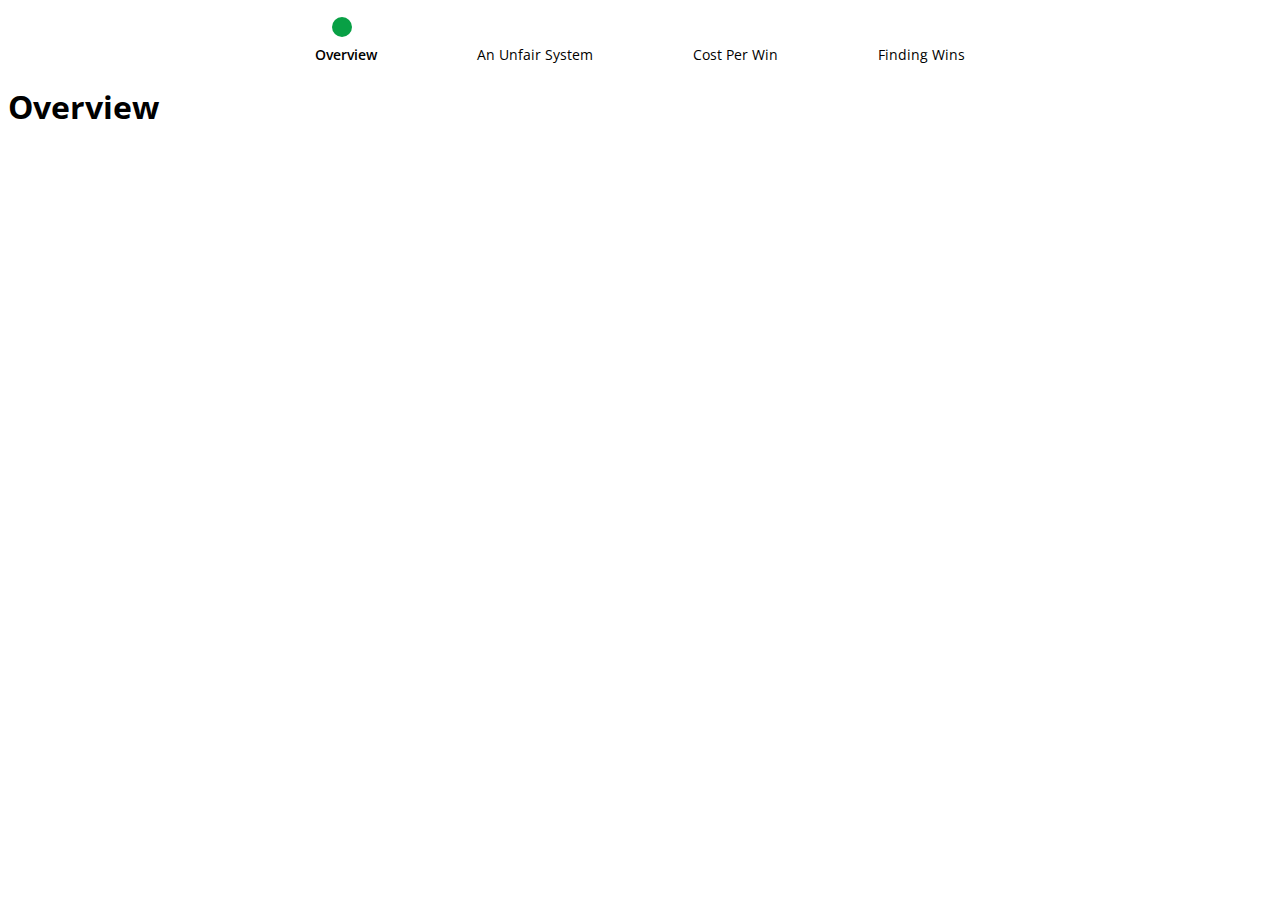
==== index.html @ 9de2465c "Worked on navbar progress bar. Not perfect but almost there" ====
<!DOCTYPE html>
<html>

<head>
  <title>Moneyball</title>
  <link rel="stylesheet" type="text/css" href="styles.css">
  <script src='https://d3js.org/d3.v5.js'></script>
  <script src='./data.js'></script>
  <script src='./generate_charts.js'></script>
</head>

<body>
  <div class='nav'>
    <div class='nav__progress-bar__wrapper'>
      <div class='nav__progress-bar nav__progress-bar--1'></div>
      <div class='nav__progress-bar__bubble nav__progress-bar__bubble--1'></div>
    </div>
  
    <div class='nav__links'>
      <a href='./index.html' class='nav__links__link nav__links__link--active'>Overview</a>
      <a href='./wins_vs_salary.html' class='nav__links__link'>An Unfair System</a>
      <a href='./cost_per_win.html' class='nav__links__link'>Cost Per Win</a>
      <a href='./finding_wins.html' class='nav__links__link'>Finding Wins</a>
    </div>
  </div>

  <h1>Overview</h1>
</body>

</html>
---- styles.css ----
@import url('https://fonts.googleapis.com/css2?family=Open+Sans:wght@300;400;600;700&display=swap');

body {
  font-family: 'Open Sans', sans-serif;
}

.page-wrapper {
  width: 1400px;
  margin: auto;
}

.nav {
  text-align: center;
}

.nav__progress-bar__wrapper {
  width: 600px;
  margin: 24px auto 16px auto;
  position: relative;
}

.nav__progress-bar {
  height: 5px;
  background-color: #08A045;
}

.nav__progress-bar--1 {
  width: 0;
}

.nav__progress-bar--2 {
  width: 33.3333%;
}

.nav__progress-bar--3 {
  width: 66.6667%;
}

.nav__progress-bar--4 {
  width: 100%;
}

.nav__progress-bar__bubble {
  height: 20px;
  width: 20px;
  background-color: #08A045;
  border-radius: 50%;
  position: absolute;
  bottom: -8px;
}

.nav__progress-bar__bubble--1 {
  left: -8px;
}

.nav__progress-bar__bubble--2 {
  left: 32%
}

.nav__progress-bar__bubble--3 {
  left: 65%;
}

.nav__progress-bar__bubble--4 {
  left: 99%;
}

.nav__links {
  width: 650px;
  font-size: 14px;
  margin: auto;
  display: flex;
  justify-content: space-between;
}

.nav__links__link {
  text-decoration: none;
  color: #000;
}

.nav__links__link:hover {
  text-decoration: underline;
}

.nav__links__link--active {
  font-weight: 600;
}

.chart-panel {}

.chart-panel__title {
  text-align: center;
  font-weight: 600;
  font-size: 24px;
  padding: 12px 0;
}

.chart_element {
  fill: #2B50AA;
}

.chart_element--interactive:hover {
  fill: #1c3472;
}

.understated_element {
  fill: #DDD;
}

.athletics {
  fill: #08A045;
}

.athletics--interactive:hover {
  fill: #035e27;
}

.annotation_title {
  font-weight: 600;
  text-anchor: middle;
}

.annotation_text {
  font-weight: 200;
  text-anchor: middle;
  font-size: 14px;
}

.hidden {
  display: none;
}

.flex {
  display: flex;
}

.slide-panel {
  display: flex;
  flex-direction: column;
  justify-content: space-between;
  margin-left: 12px;
  margin-bottom: 50px;
}

.slide-navigation {
  display: flex;
}

.slide-navigation__button {
  width: 50%;
  cursor: pointer;
  font-size: 20px;
  background-color: #DDD;
  text-align: center;
  text-decoration: none;
  color: #000;
  margin: 6px;
}

.slide-navigation__button:hover {
  background-color: #999;
}

.slide-navigation__button--inactive {
  cursor: default;
  color: #CCC;
  background-color: #EEE;
}

.slide-navigation__button--inactive:hover {
  background-color: #EEE;
}

.bar-tooltip {
  position: absolute;
  text-align: center;
  padding: 6px;
  background: #CCC;
  border-radius: 3px;
  pointer-events: none;
}

.hero {}

.hero__title {}

.hero__body {}

.hero__button {}
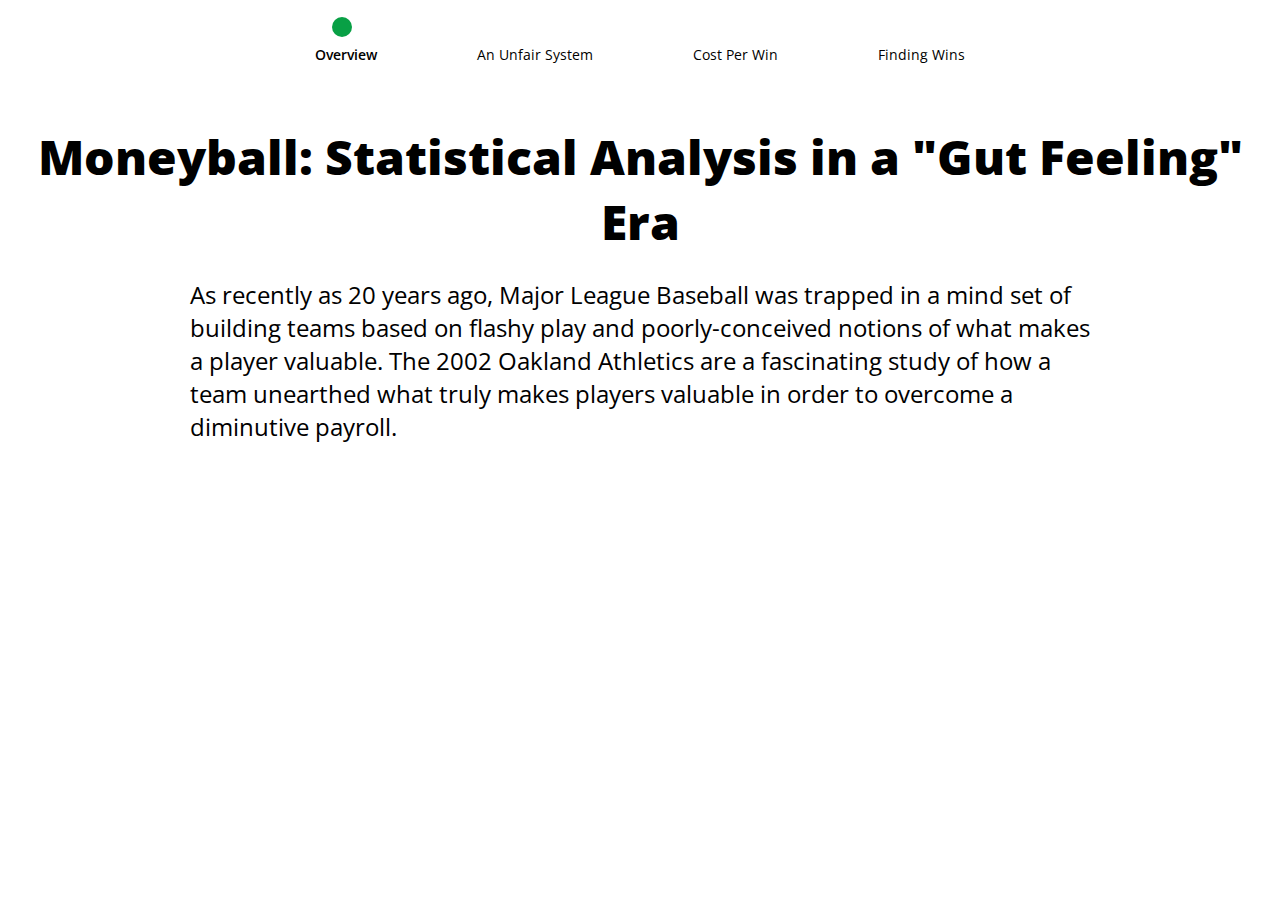
==== commit a0cd690e: "Wrote overview" ====
--- a/index.html
+++ b/index.html
@@ -15,7 +15,7 @@
       <div class='nav__progress-bar nav__progress-bar--1'></div>
       <div class='nav__progress-bar__bubble nav__progress-bar__bubble--1'></div>
     </div>
-  
+
     <div class='nav__links'>
       <a href='./index.html' class='nav__links__link nav__links__link--active'>Overview</a>
       <a href='./wins_vs_salary.html' class='nav__links__link'>An Unfair System</a>
@@ -24,7 +24,14 @@
     </div>
   </div>
 
-  <h1>Overview</h1>
+  <div class='hero'>
+    <div class='hero__title'>
+      Moneyball: Statistical Analysis in a "Gut Feeling" Era
+    </div>
+    <div class='hero__body'>
+      As recently as 20 years ago, Major League Baseball was trapped in a mind set of building teams based on flashy play and poorly-conceived notions of what makes a player valuable. The 2002 Oakland Athletics are a fascinating study of how a team unearthed what truly makes players valuable in order to overcome a diminutive payroll.
+    </div>
+  </div>
 </body>
 
 </html>
--- a/styles.css
+++ b/styles.css
@@ -182,8 +182,17 @@
 
 .hero {}
 
-.hero__title {}
+.hero__title {
+  margin: 60px 0 24px 0;
+  text-align: center;
+  font-size: 48px;
+  font-weight: 800;
+}
 
-.hero__body {}
+.hero__body {
+  width: 900px;
+  margin: auto;
+  font-size: 24px;
+}
 
 .hero__button {}
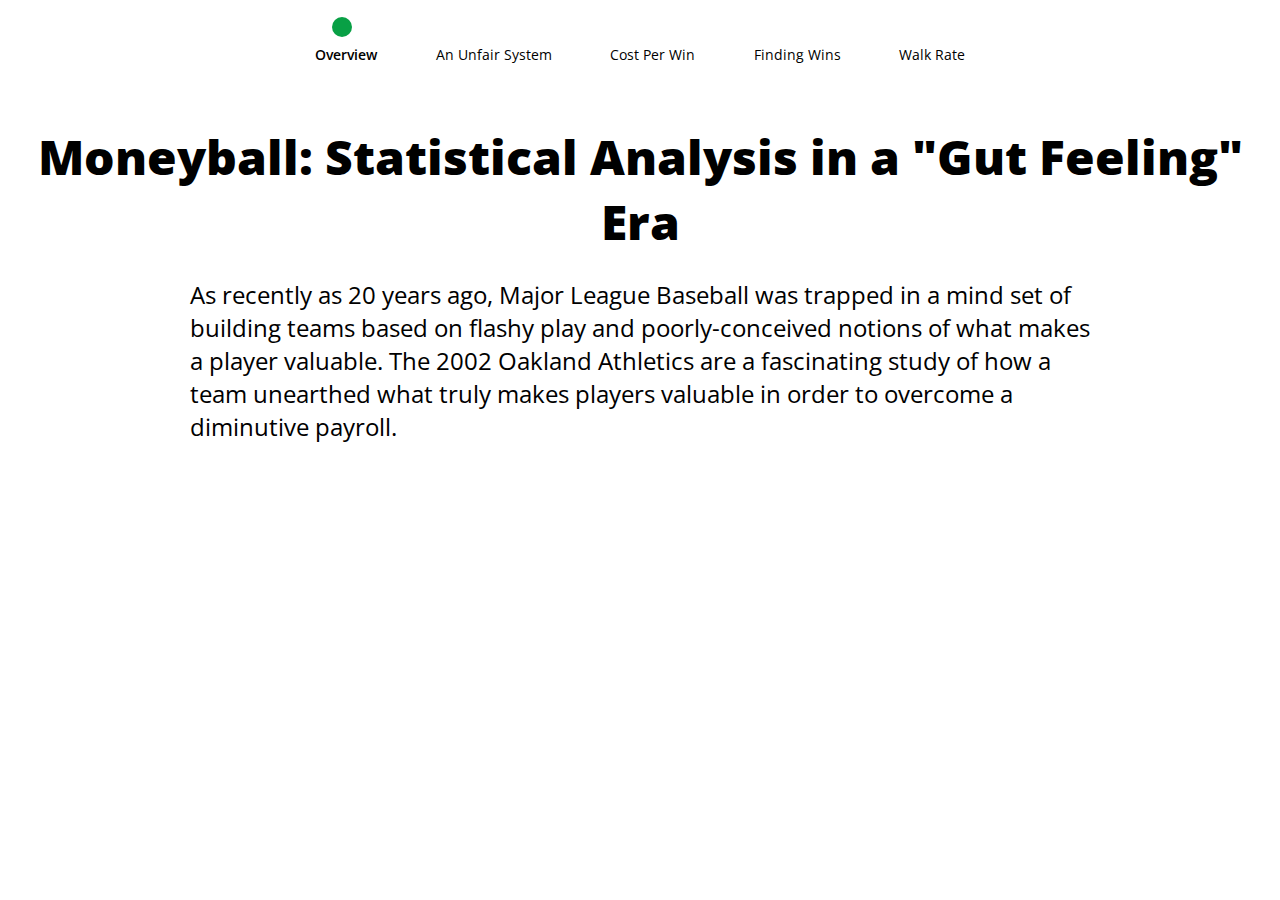
==== commit 4be51e12: "Added walk rate file" ====
--- a/index.html
+++ b/index.html
@@ -21,6 +21,7 @@
       <a href='./wins_vs_salary.html' class='nav__links__link'>An Unfair System</a>
       <a href='./cost_per_win.html' class='nav__links__link'>Cost Per Win</a>
       <a href='./finding_wins.html' class='nav__links__link'>Finding Wins</a>
+      <a href='./walk_rate.html' class='nav__links__link'>Walk Rate</a>
     </div>
   </div>
 
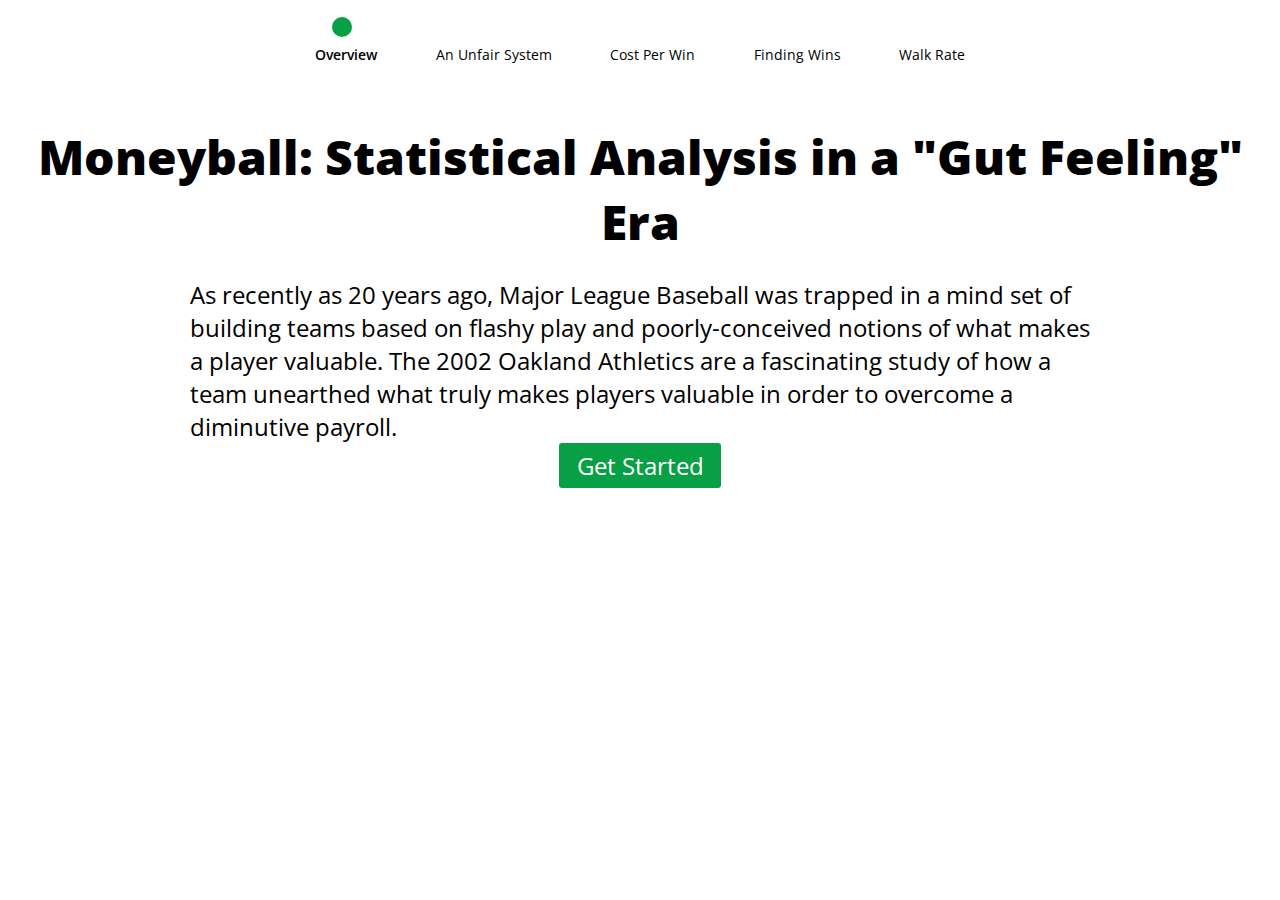
==== commit 7a99b5a7: "Adjusted styles to be more consistent" ====
--- a/index.html
+++ b/index.html
@@ -32,6 +32,7 @@
     <div class='hero__body'>
       As recently as 20 years ago, Major League Baseball was trapped in a mind set of building teams based on flashy play and poorly-conceived notions of what makes a player valuable. The 2002 Oakland Athletics are a fascinating study of how a team unearthed what truly makes players valuable in order to overcome a diminutive payroll.
     </div>
+    <a href='./wins_vs_salary.html' class='hero__button'>Get Started</a>
   </div>
 </body>
 
--- a/styles.css
+++ b/styles.css
@@ -140,6 +140,11 @@
   justify-content: space-between;
   margin-left: 12px;
   margin-bottom: 50px;
+  height: 500px;
+}
+
+.slide_copy {
+  font-size: 18px;
 }
 
 .slide-navigation {
@@ -180,8 +185,6 @@
   pointer-events: none;
 }
 
-.hero {}
-
 .hero__title {
   margin: 60px 0 24px 0;
   text-align: center;
@@ -195,4 +198,19 @@
   font-size: 24px;
 }
 
-.hero__button {}
+.hero__button {
+  display: block;
+  width: 150px;
+  padding: 6px;
+  border-radius: 3px;
+  color: #FFF;
+  text-align: center;
+  font-size: 24px;
+  background-color: #08A045;
+  margin: auto;
+  text-decoration: none;;
+}
+
+.hero__button:hover {
+  background-color: #035e27;
+}
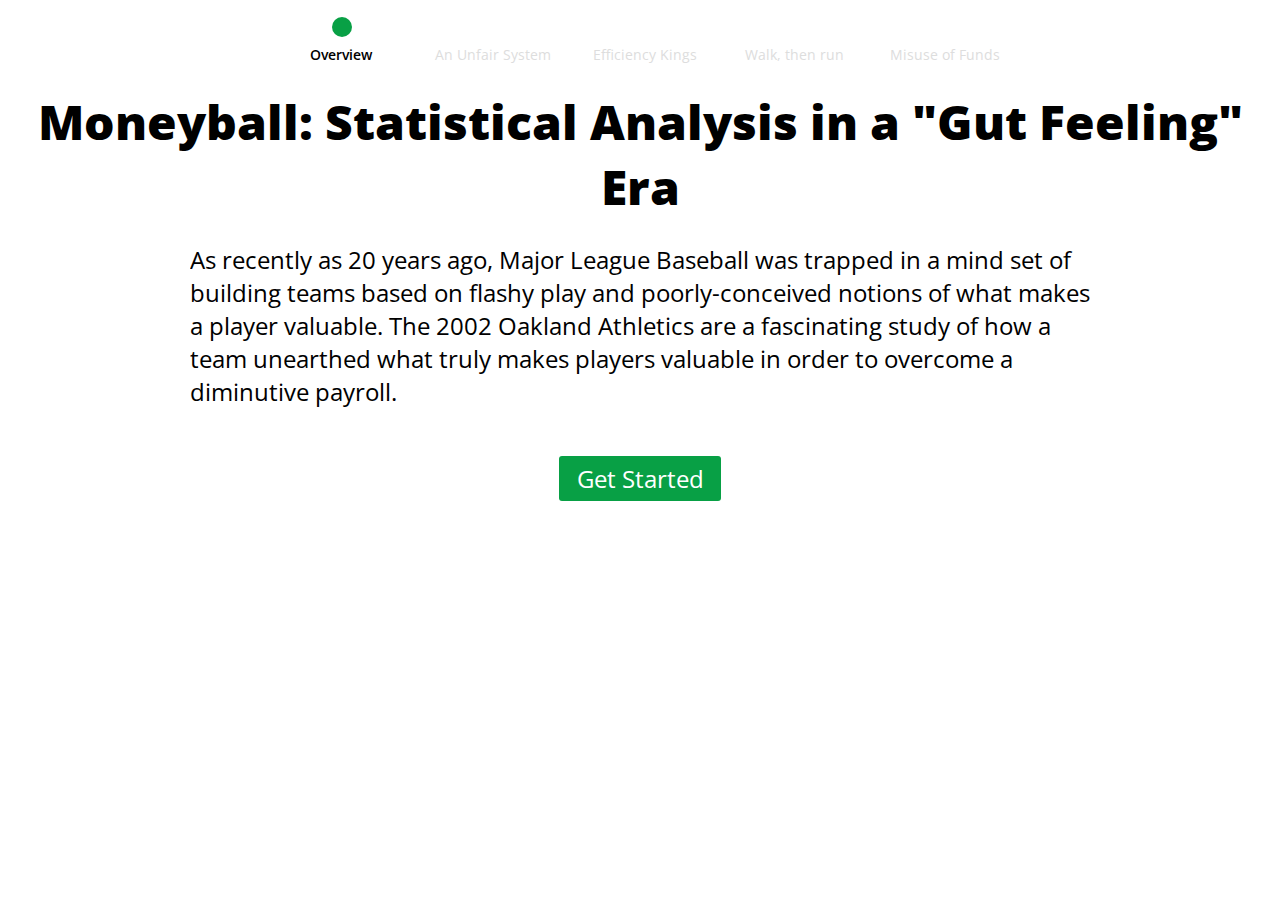
==== commit 2c3831a0: "Tweaked navbar and some wording" ====
--- a/index.html
+++ b/index.html
@@ -17,11 +17,11 @@
     </div>
 
     <div class='nav__links'>
-      <a href='./index.html' class='nav__links__link nav__links__link--active'>Overview</a>
-      <a href='./wins_vs_salary.html' class='nav__links__link'>An Unfair System</a>
-      <a href='./cost_per_win.html' class='nav__links__link'>Cost Per Win</a>
-      <a href='./finding_wins.html' class='nav__links__link'>Finding Wins</a>
-      <a href='./walk_rate.html' class='nav__links__link'>Walk Rate</a>
+      <a href='./index.html' class='nav__links__link nav__links__link--1 nav__links__link--active'>Overview</a>
+      <a href='./wins_vs_salary.html' class='nav__links__link nav__links__link--2 nav__links__link--understated'>An Unfair System</a>
+      <a href='./cost_per_win.html' class='nav__links__link nav__links__link--3 nav__links__link--understated'>Efficiency Kings</a>
+      <a href='./finding_wins.html' class='nav__links__link nav__links__link--4 nav__links__link--understated'>Walk, then run</a>
+      <a href='./walk_rate.html' class='nav__links__link nav__links__link--5 nav__links__link--understated'>Misuse of Funds</a>
     </div>
   </div>
 
--- a/styles.css
+++ b/styles.css
@@ -29,14 +29,18 @@
 }
 
 .nav__progress-bar--2 {
-  width: 33.3333%;
+  width: 25%;
 }
 
 .nav__progress-bar--3 {
-  width: 66.6667%;
+  width: 50%;
 }
 
 .nav__progress-bar--4 {
+  width: 75%;
+}
+
+.nav__progress-bar--5 {
   width: 100%;
 }
 
@@ -54,28 +58,52 @@
 }
 
 .nav__progress-bar__bubble--2 {
-  left: 32%
+  left: 24%
 }
 
 .nav__progress-bar__bubble--3 {
-  left: 65%;
+  left: 49%;
 }
 
 .nav__progress-bar__bubble--4 {
+  left: 74%;
+}
+
+.nav__progress-bar__bubble--5 {
   left: 99%;
 }
 
 .nav__links {
-  width: 650px;
+  width: 750px;
   font-size: 14px;
-  margin: auto;
-  display: flex;
-  justify-content: space-between;
+  margin: 0 auto 36px auto;
+  position: relative;
 }
 
 .nav__links__link {
   text-decoration: none;
   color: #000;
+  position: absolute;
+}
+
+.nav__links__link--1 {
+  left: 45px;
+}
+
+.nav__links__link--2 {
+  left: 170px;
+}
+
+.nav__links__link--3 {
+  left: 328px;
+}
+
+.nav__links__link--4 {
+  left: 480px;
+}
+
+.nav__links__link--5 {
+  left: 625px;
 }
 
 .nav__links__link:hover {
@@ -84,6 +112,10 @@
 
 .nav__links__link--active {
   font-weight: 600;
+}
+
+.nav__links__link--understated {
+  color: #DDD;
 }
 
 .chart-panel {}
@@ -180,11 +212,19 @@
   position: absolute;
   text-align: center;
   padding: 6px;
-  background: #CCC;
+  background: #DDD;
   border-radius: 3px;
   pointer-events: none;
 }
 
+.scatter-tooltip {
+  position: absolute;
+  padding: 6px;
+  background: #DDD;
+  border-radius: 3px;
+  pointer-events: none;
+}
+
 .hero__title {
   margin: 60px 0 24px 0;
   text-align: center;
@@ -194,7 +234,7 @@
 
 .hero__body {
   width: 900px;
-  margin: auto;
+  margin: 0 auto 48px auto;
   font-size: 24px;
 }
 
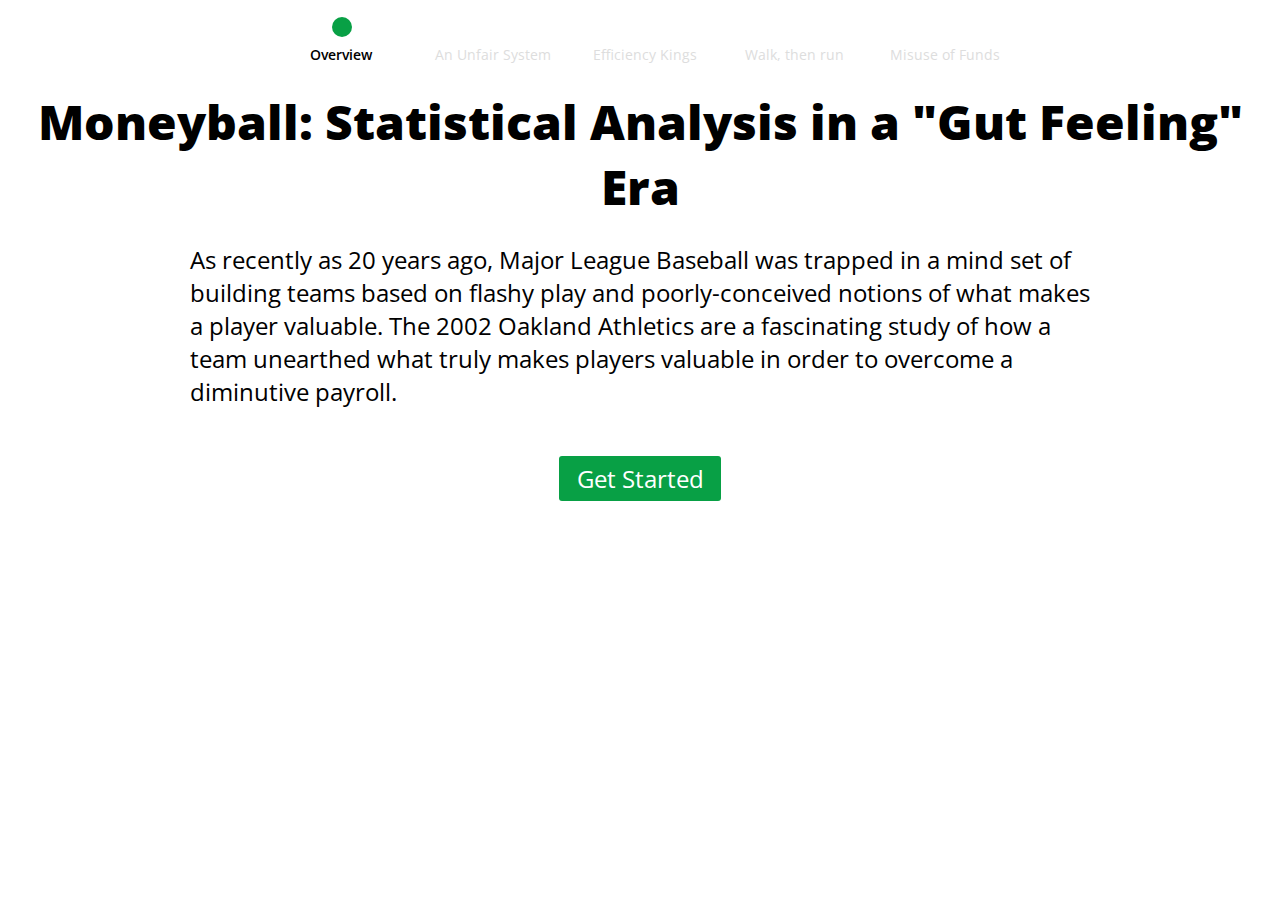
==== commit a529c3e2: "Rename html files" ====
--- a/index.html
+++ b/index.html
@@ -18,10 +18,10 @@
 
     <div class='nav__links'>
       <a href='./index.html' class='nav__links__link nav__links__link--1 nav__links__link--active'>Overview</a>
-      <a href='./wins_vs_salary.html' class='nav__links__link nav__links__link--2 nav__links__link--understated'>An Unfair System</a>
-      <a href='./cost_per_win.html' class='nav__links__link nav__links__link--3 nav__links__link--understated'>Efficiency Kings</a>
-      <a href='./finding_wins.html' class='nav__links__link nav__links__link--4 nav__links__link--understated'>Walk, then run</a>
-      <a href='./walk_rate.html' class='nav__links__link nav__links__link--5 nav__links__link--understated'>Misuse of Funds</a>
+      <a href='./an_unfair_system.html' class='nav__links__link nav__links__link--2 nav__links__link--understated'>An Unfair System</a>
+      <a href='./efficiency_kings.html' class='nav__links__link nav__links__link--3 nav__links__link--understated'>Efficiency Kings</a>
+      <a href='./walk_then_run.html' class='nav__links__link nav__links__link--4 nav__links__link--understated'>Walk, then run</a>
+      <a href='./misuse_of_funds.html' class='nav__links__link nav__links__link--5 nav__links__link--understated'>Misuse of Funds</a>
     </div>
   </div>
 
@@ -32,7 +32,7 @@
     <div class='hero__body'>
       As recently as 20 years ago, Major League Baseball was trapped in a mind set of building teams based on flashy play and poorly-conceived notions of what makes a player valuable. The 2002 Oakland Athletics are a fascinating study of how a team unearthed what truly makes players valuable in order to overcome a diminutive payroll.
     </div>
-    <a href='./wins_vs_salary.html' class='hero__button'>Get Started</a>
+    <a href='./an_unfair_system.html' class='hero__button'>Get Started</a>
   </div>
 </body>
 
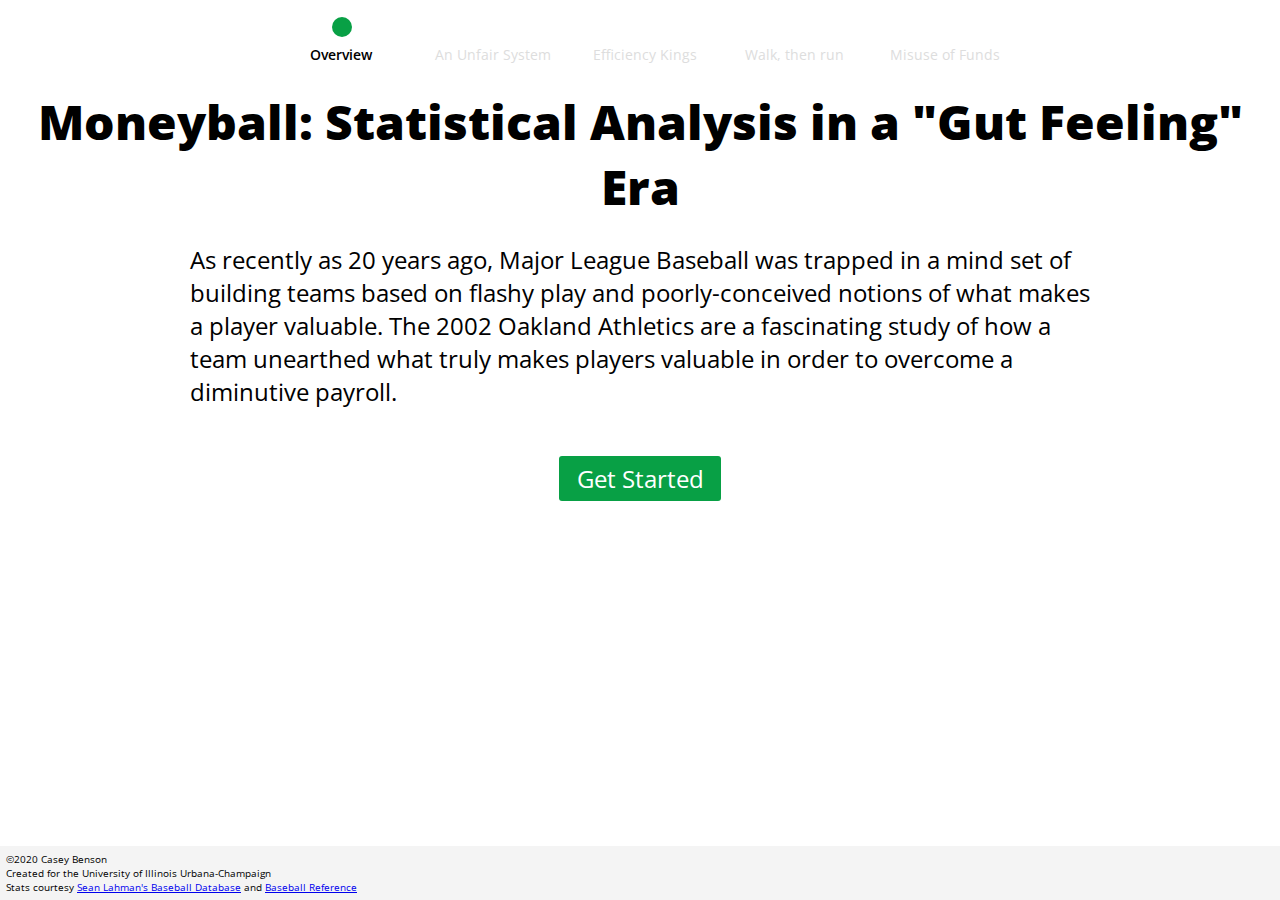
==== commit 3726ab5c: "Added footer" ====
--- a/index.html
+++ b/index.html
@@ -34,6 +34,14 @@
     </div>
     <a href='./an_unfair_system.html' class='hero__button'>Get Started</a>
   </div>
+
+  <div class='footer'>
+    &copy;2020 Casey Benson
+    <br>
+    Created for the University of Illinois Urbana-Champaign
+    <br>
+    Stats courtesy <a href='http://www.seanlahman.com/baseball-archive/statistics/'>Sean Lahman's Baseball Database</a> and <a href='https://www.baseball-reference.com/'>Baseball Reference</a>
+  </div>
 </body>
 
 </html>
--- a/styles.css
+++ b/styles.css
@@ -254,3 +254,13 @@
 .hero__button:hover {
   background-color: #035e27;
 }
+
+.footer {
+  position: fixed;
+  padding: 6px;
+  font-size: 10px;
+  left: 0;
+  bottom: 0;
+  width: 100%;
+  background-color: #F4F4F4;
+}
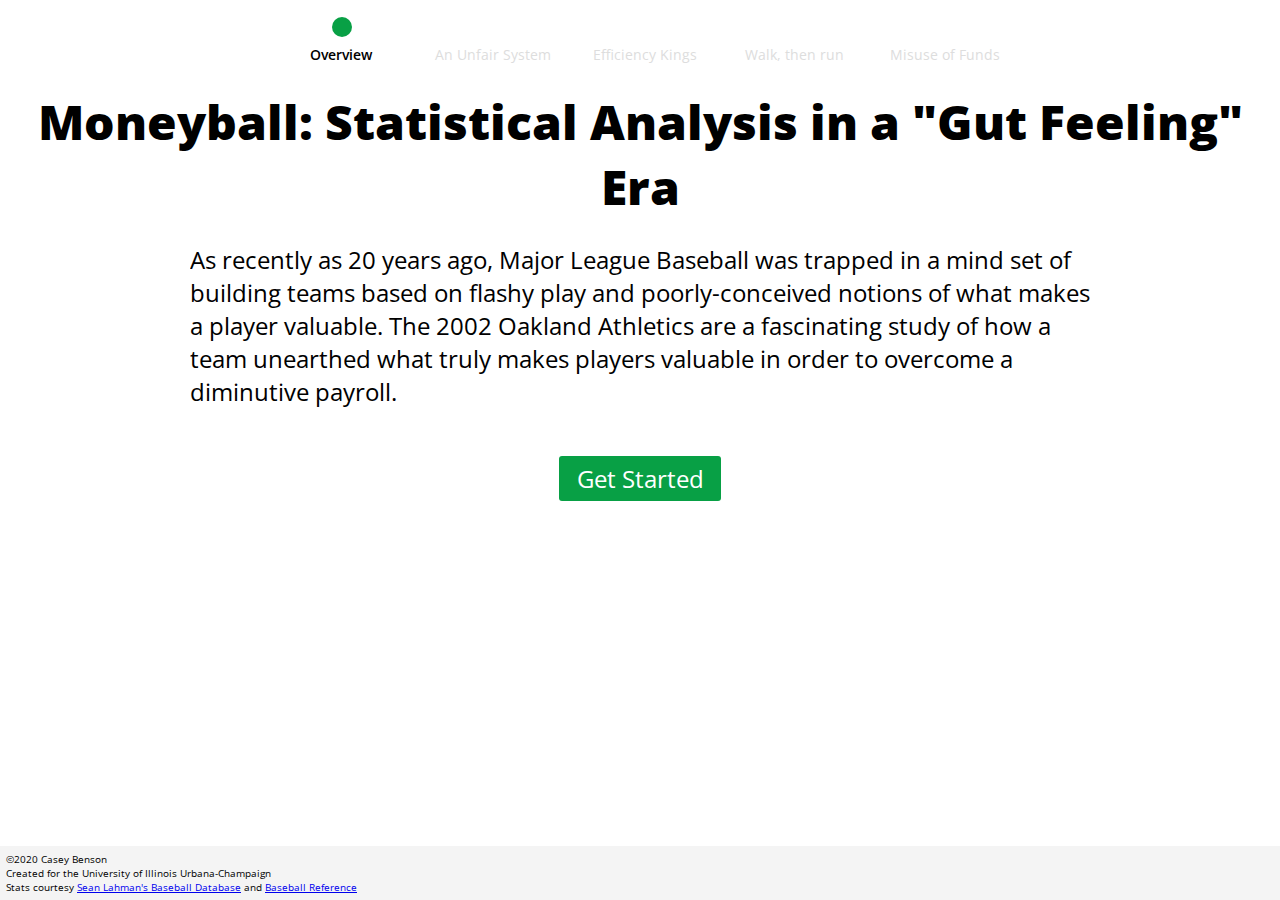
==== commit 1bc2167f: "Standardize quotes" ====
--- a/index.html
+++ b/index.html
@@ -3,7 +3,7 @@
 
 <head>
   <title>Moneyball</title>
-  <link rel="stylesheet" type="text/css" href="styles.css">
+  <link rel='stylesheet' type='text/css' href='styles.css'>
   <script src='https://d3js.org/d3.v5.js'></script>
   <script src='./data.js'></script>
   <script src='./generate_charts.js'></script>
